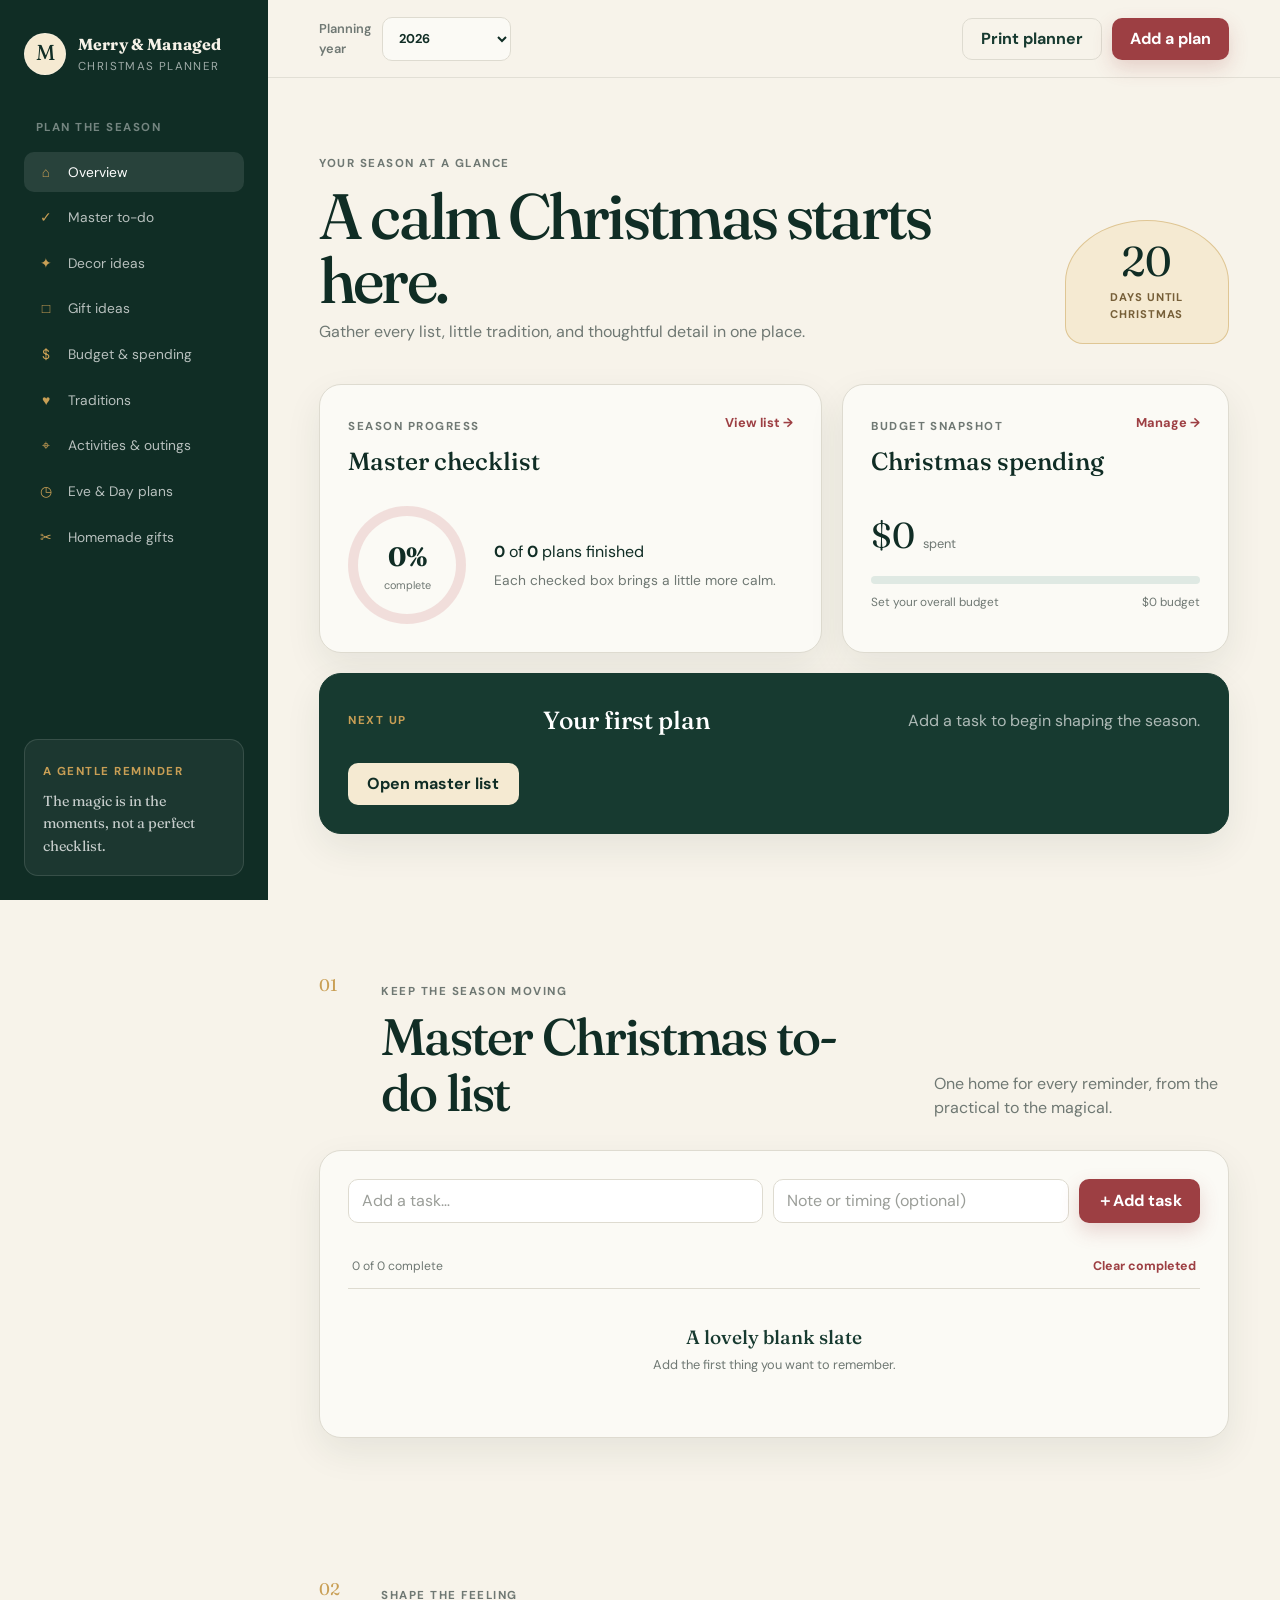
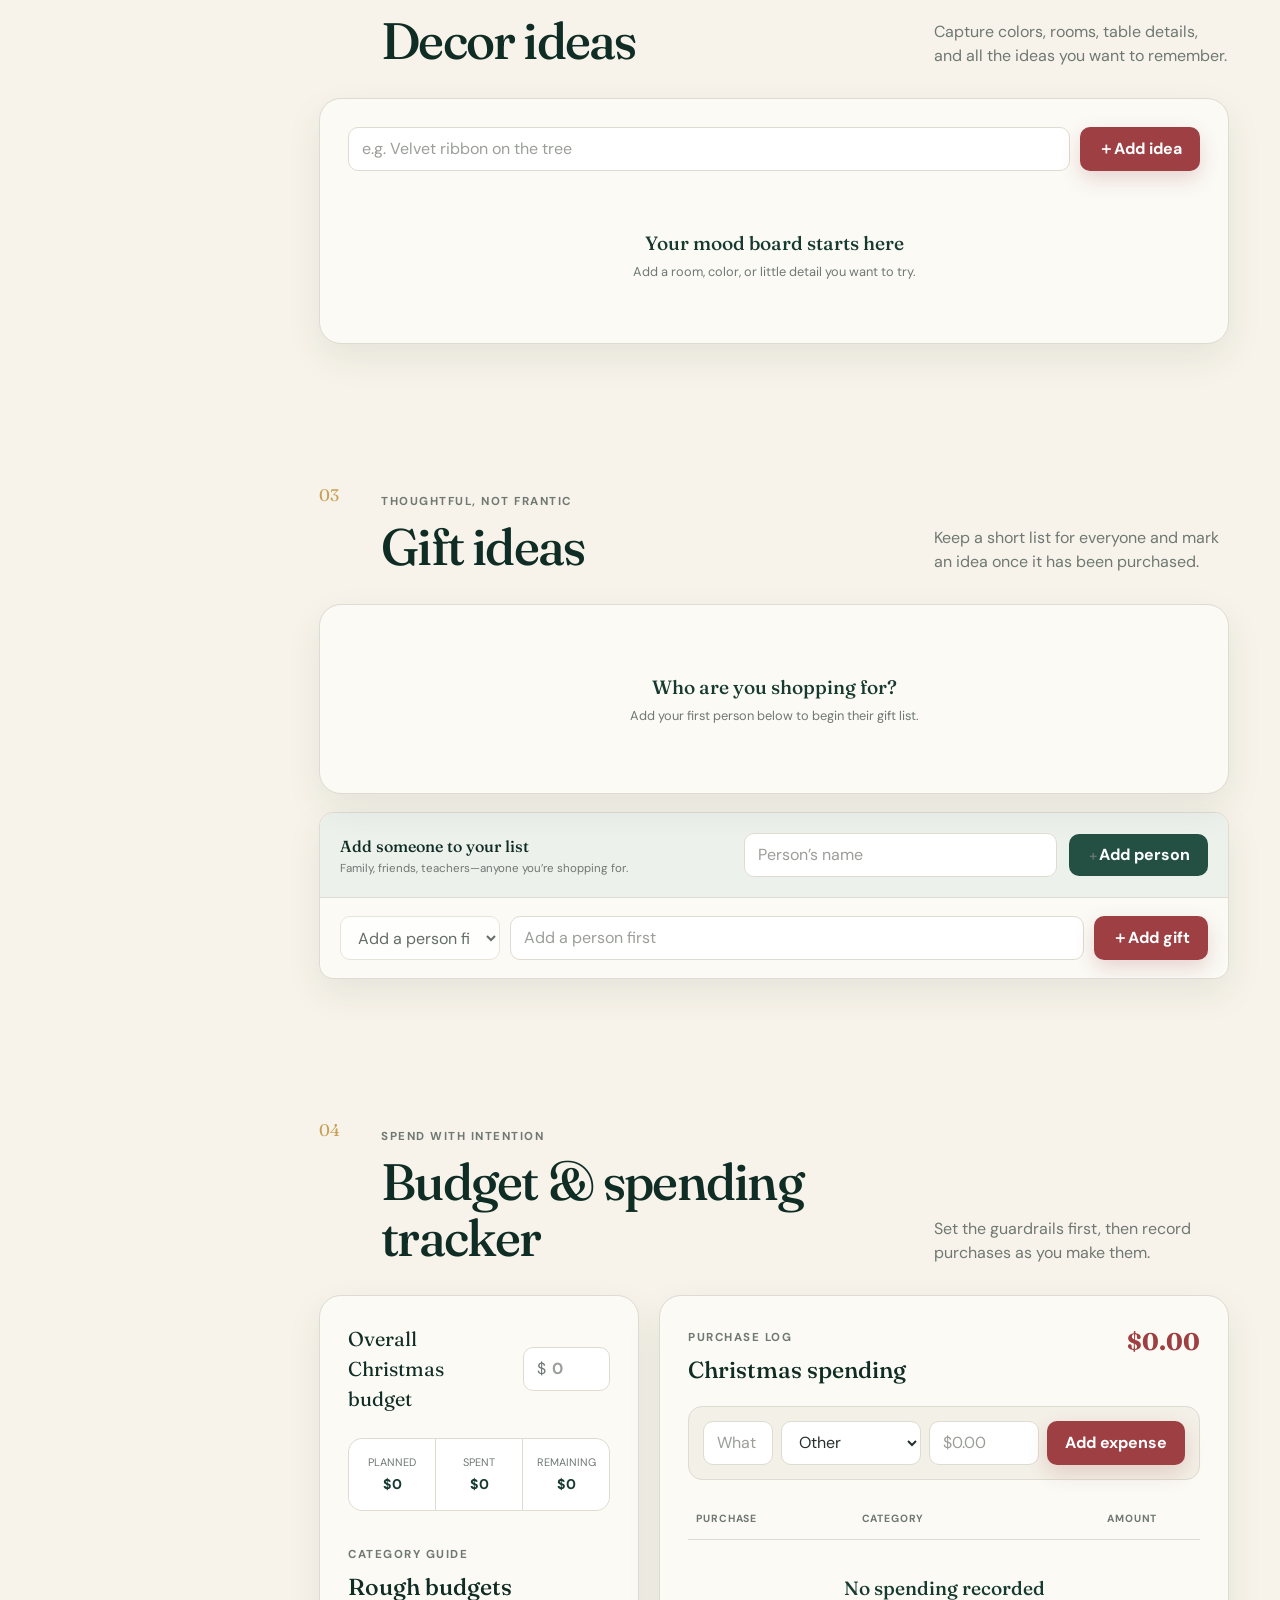
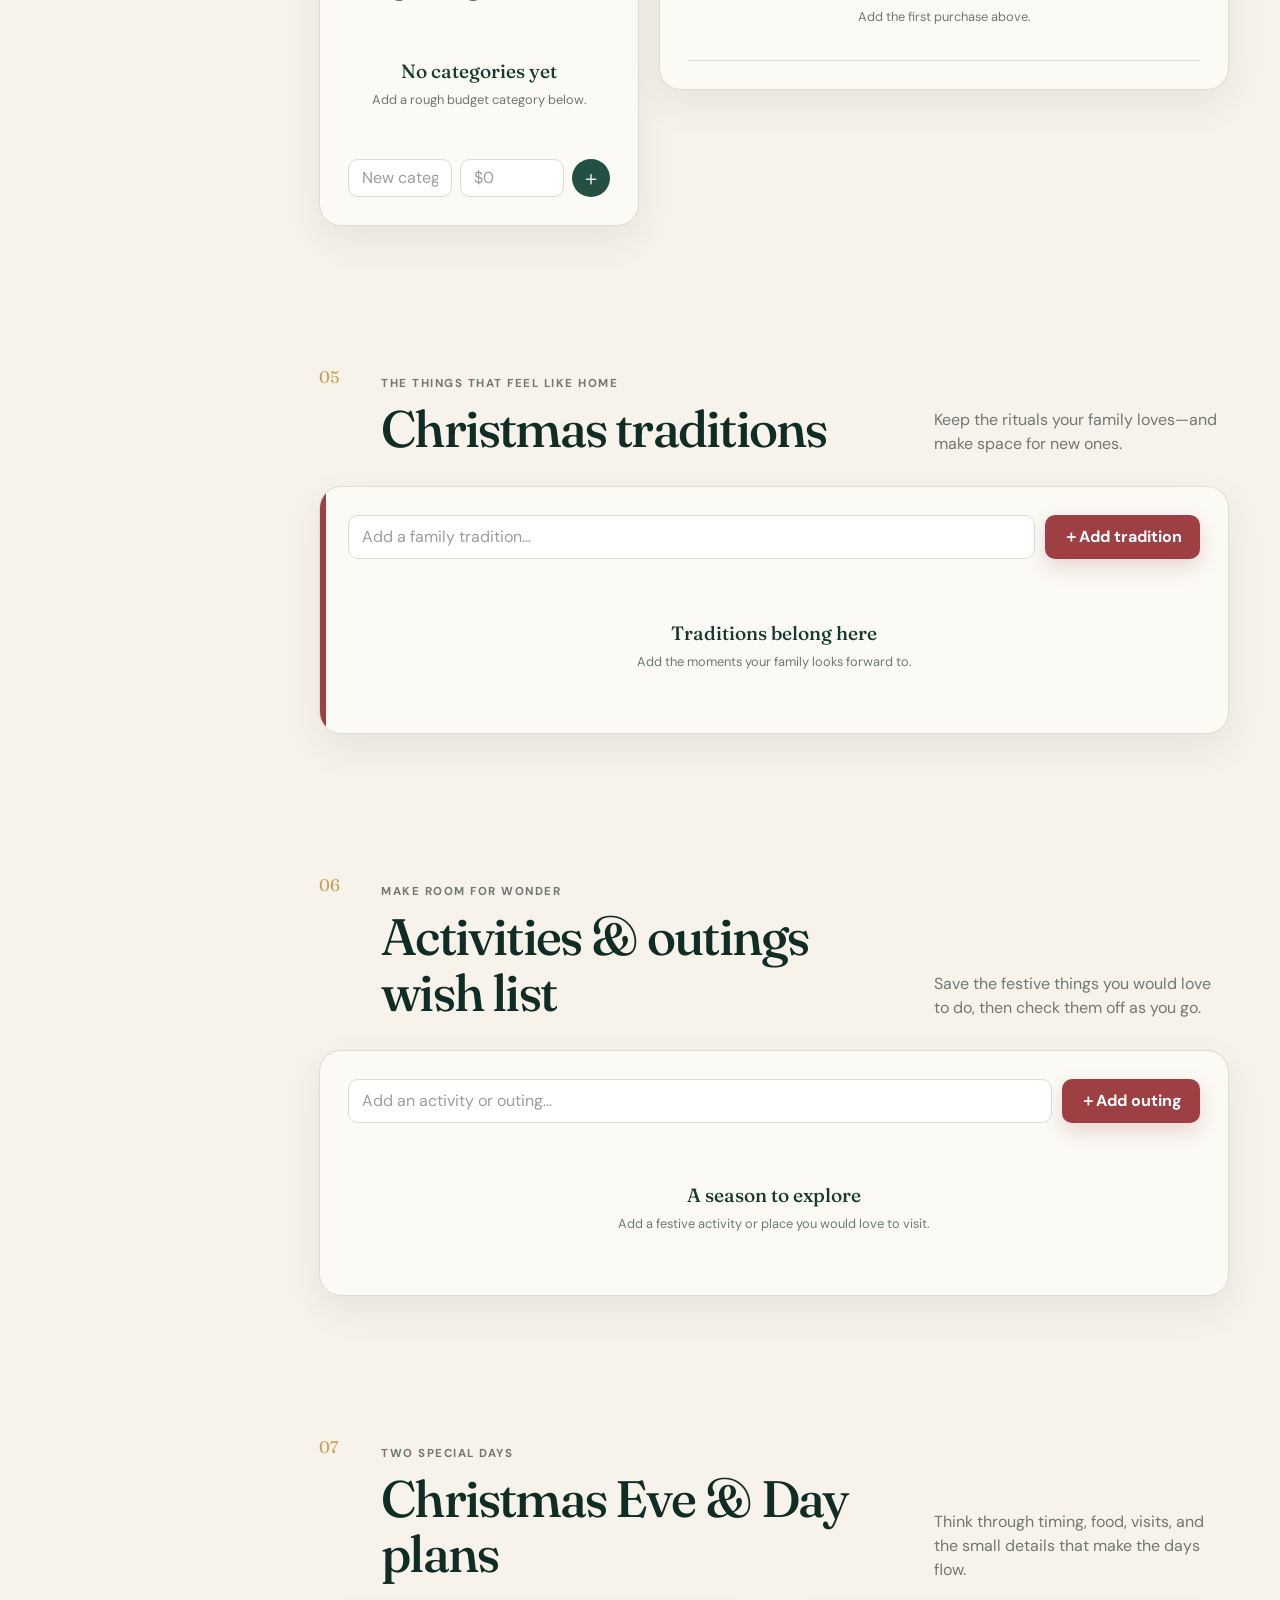
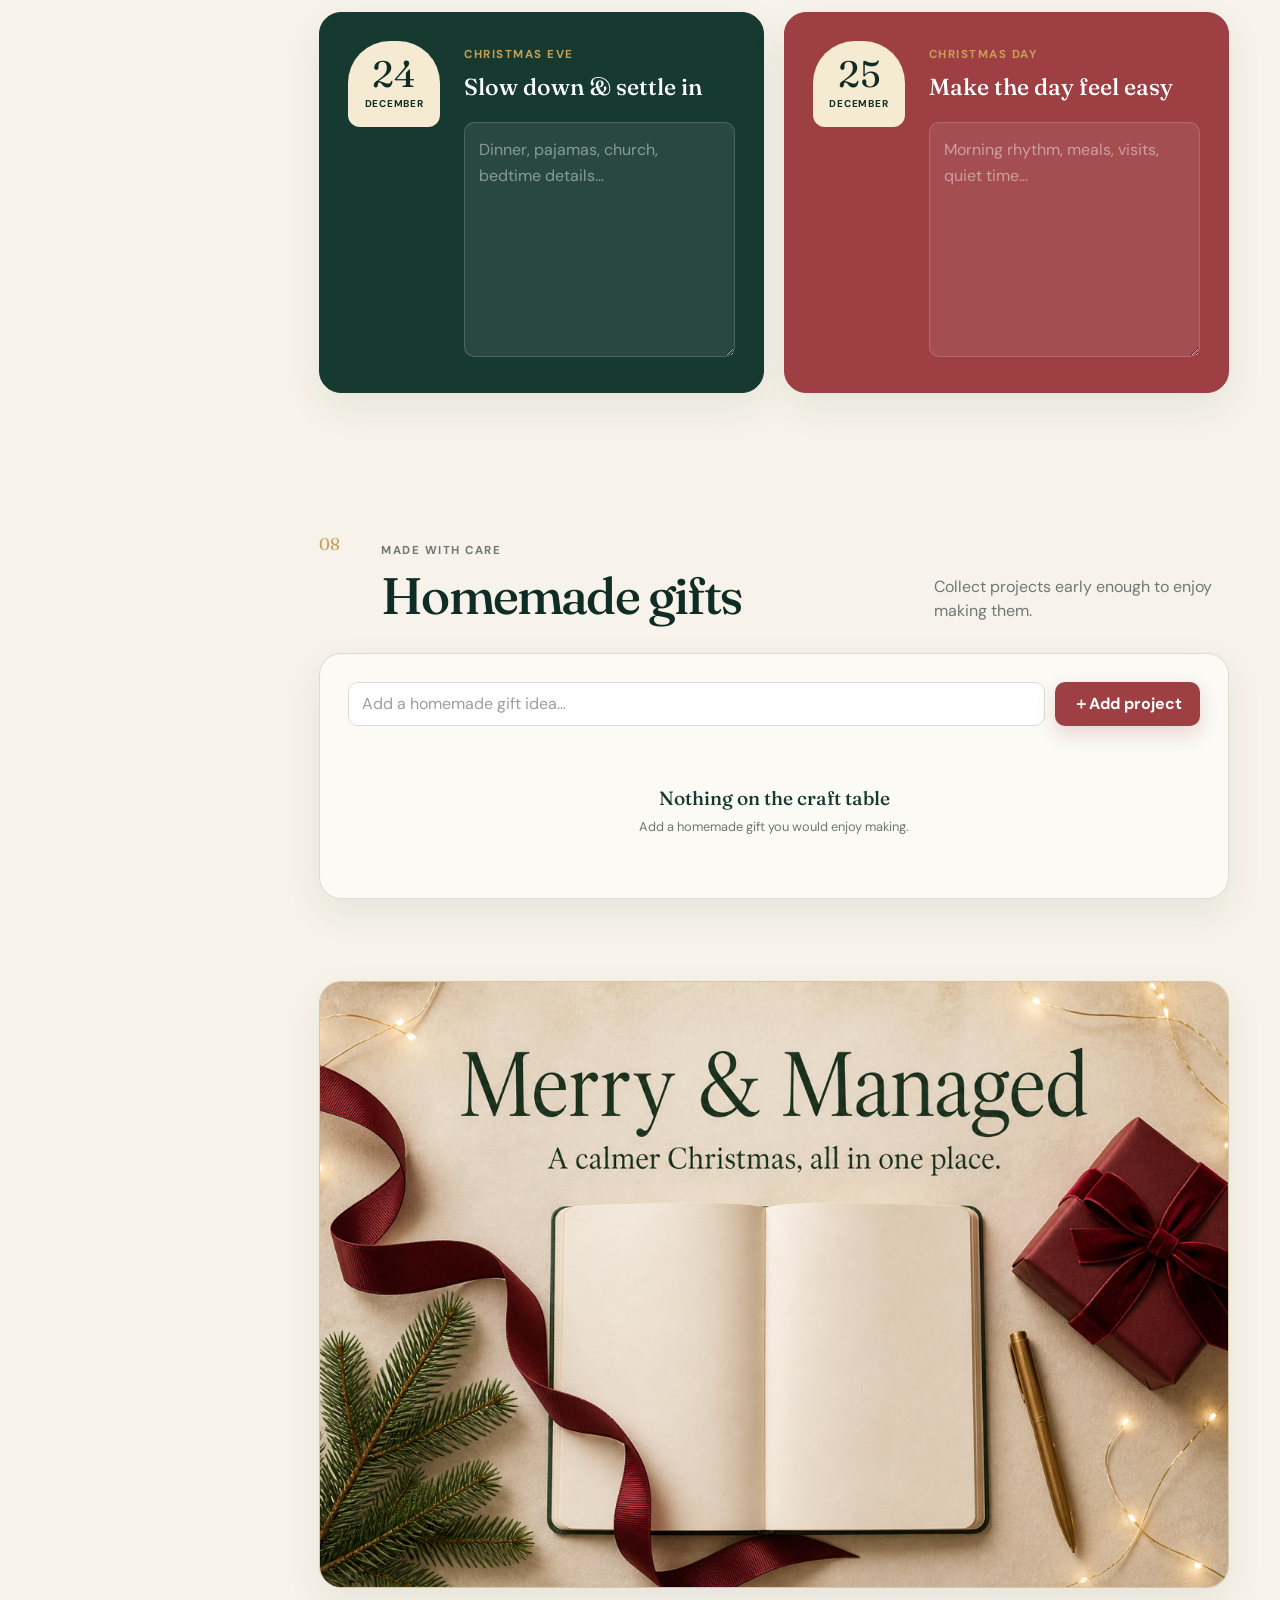
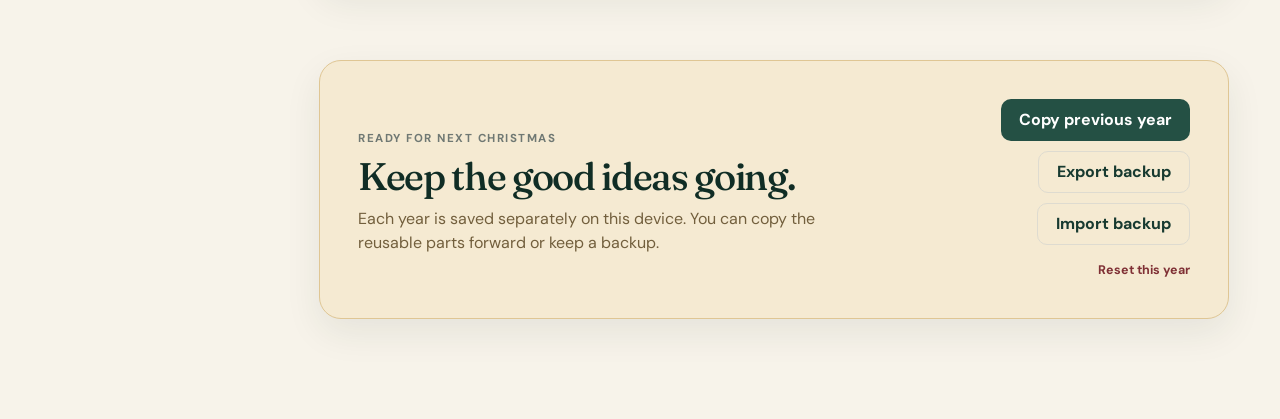
==== christmas-planner/index.html @ 879dfd1c "created christmas site" ====
<!doctype html>
<html lang="en">
  <head>
    <meta charset="UTF-8" />
    <meta name="viewport" content="width=device-width, initial-scale=1.0" />
    <meta
      name="description"
      content="A calm, reusable Christmas planner for gifts, budgets, traditions, outings, and holiday plans."
    />
    <meta property="og:title" content="Merry &amp; Managed — Christmas Planner" />
    <meta property="og:description" content="A calmer Christmas, all in one place." />
    <meta property="og:type" content="website" />
    <meta property="og:url" content="https://bella-02.github.io/parties/christmas-planner/" />
    <meta property="og:image" content="https://bella-02.github.io/parties/christmas-planner/assets/merry-managed-social-share.png" />
    <meta property="og:image:width" content="1200" />
    <meta property="og:image:height" content="800" />
    <meta name="twitter:card" content="summary_large_image" />
    <meta name="twitter:title" content="Merry &amp; Managed — Christmas Planner" />
    <meta name="twitter:description" content="A calmer Christmas, all in one place." />
    <meta name="twitter:image" content="https://bella-02.github.io/parties/christmas-planner/assets/merry-managed-social-share.png" />
    <link rel="canonical" href="https://bella-02.github.io/parties/christmas-planner/" />
    <title>Merry &amp; Managed — Christmas Planner</title>
    <link rel="stylesheet" href="styles.css" />
    <script src="script.js" defer></script>
  </head>
  <body>
    <a class="skip-link" href="#main-content">Skip to planner</a>

    <div class="app-shell">
      <aside class="sidebar" aria-label="Planner navigation">
        <a class="brand" href="#overview" aria-label="Merry and Managed home">
          <span class="brand-mark" aria-hidden="true">M</span>
          <span>
            <strong>Merry &amp; Managed</strong>
            <small>Christmas planner</small>
          </span>
        </a>

        <nav class="sidebar-nav">
          <p class="nav-label">Plan the season</p>
          <a class="nav-link active" href="#overview"><span aria-hidden="true">⌂</span> Overview</a>
          <a class="nav-link" href="#todo"><span aria-hidden="true">✓</span> Master to-do</a>
          <a class="nav-link" href="#decor"><span aria-hidden="true">✦</span> Decor ideas</a>
          <a class="nav-link" href="#gifts"><span aria-hidden="true">□</span> Gift ideas</a>
          <a class="nav-link" href="#budget"><span aria-hidden="true">$</span> Budget &amp; spending</a>
          <a class="nav-link" href="#traditions"><span aria-hidden="true">♥</span> Traditions</a>
          <a class="nav-link" href="#outings"><span aria-hidden="true">⌖</span> Activities &amp; outings</a>
          <a class="nav-link" href="#holiday-plans"><span aria-hidden="true">◷</span> Eve &amp; Day plans</a>
          <a class="nav-link" href="#homemade"><span aria-hidden="true">✂</span> Homemade gifts</a>
        </nav>

        <div class="sidebar-note">
          <span class="eyebrow">A gentle reminder</span>
          <p>The magic is in the moments, not a perfect checklist.</p>
        </div>
      </aside>

      <div class="workspace">
        <header class="topbar">
          <button class="menu-button icon-button" type="button" aria-label="Open navigation" aria-expanded="false">
            <span aria-hidden="true">☰</span>
          </button>
          <label class="year-control" for="planner-year">
            <span>Planning year</span>
            <select id="planner-year" aria-label="Select planning year"></select>
          </label>
          <div class="topbar-actions">
            <button class="button button-ghost" id="print-planner" type="button">Print planner</button>
            <button class="button button-primary" data-jump="#todo" type="button">Add a plan</button>
          </div>
        </header>

        <main id="main-content">
          <section class="dashboard-section overview-section" id="overview" aria-labelledby="overview-heading">
            <div class="season-heading">
              <div>
                <span class="eyebrow">Your season at a glance</span>
                <h1 id="overview-heading">A calm Christmas starts here.</h1>
                <p>Gather every list, little tradition, and thoughtful detail in one place.</p>
              </div>
              <div class="countdown-card" aria-live="polite">
                <span id="countdown-number">—</span>
                <small id="countdown-label">days until Christmas</small>
              </div>
            </div>

            <div class="overview-grid">
              <article class="card progress-card">
                <div class="card-heading">
                  <div>
                    <span class="eyebrow">Season progress</span>
                    <h2>Master checklist</h2>
                  </div>
                  <a class="text-link" href="#todo">View list →</a>
                </div>
                <div class="progress-layout">
                  <div class="progress-ring" id="progress-ring" style="--progress: 0" role="img" aria-label="0 percent complete">
                    <strong id="progress-percent">0%</strong>
                    <span>complete</span>
                  </div>
                  <div>
                    <p class="metric"><strong id="tasks-complete">0</strong> of <strong id="tasks-total">0</strong> plans finished</p>
                    <p class="muted">Each checked box brings a little more calm.</p>
                  </div>
                </div>
              </article>

              <article class="card budget-card">
                <div class="card-heading">
                  <div>
                    <span class="eyebrow">Budget snapshot</span>
                    <h2>Christmas spending</h2>
                  </div>
                  <a class="text-link" href="#budget">Manage →</a>
                </div>
                <p class="budget-amount"><span id="spent-amount">$0</span> <small>spent</small></p>
                <div class="budget-track" aria-hidden="true"><span id="budget-bar"></span></div>
                <div class="budget-meta">
                  <span id="remaining-amount">Set your overall budget</span>
                  <span id="budget-total">$0 budget</span>
                </div>
              </article>

              <article class="card next-up-card">
                <span class="eyebrow">Next up</span>
                <h2 id="next-task-title">Your first plan</h2>
                <p id="next-task-note">Add a task to begin shaping the season.</p>
                <button class="button button-secondary" data-jump="#todo" type="button">Open master list</button>
              </article>
            </div>
          </section>

          <section class="dashboard-section" id="todo" aria-labelledby="todo-heading">
            <div class="section-heading">
              <div>
                <span class="section-number">01</span>
                <span class="eyebrow">Keep the season moving</span>
                <h2 id="todo-heading">Master Christmas to-do list</h2>
              </div>
              <p>One home for every reminder, from the practical to the magical.</p>
            </div>

            <div class="card planner-card">
              <form class="add-form" id="todo-form">
                <label class="sr-only" for="todo-title">New Christmas task</label>
                <input id="todo-title" name="title" type="text" placeholder="Add a task…" maxlength="120" required />
                <label class="sr-only" for="todo-note">Task note or timing</label>
                <input id="todo-note" name="note" type="text" placeholder="Note or timing (optional)" maxlength="100" />
                <button class="button button-primary" type="submit"><span aria-hidden="true">＋</span> Add task</button>
              </form>
              <div class="list-toolbar">
                <span id="todo-summary">0 of 0 complete</span>
                <button class="text-button" id="clear-completed" type="button">Clear completed</button>
              </div>
              <ul class="check-list" id="todo-list" aria-live="polite"></ul>
            </div>
          </section>

          <section class="dashboard-section" id="decor" aria-labelledby="decor-heading">
            <div class="section-heading">
              <div>
                <span class="section-number">02</span>
                <span class="eyebrow">Shape the feeling</span>
                <h2 id="decor-heading">Decor ideas</h2>
              </div>
              <p>Capture colors, rooms, table details, and all the ideas you want to remember.</p>
            </div>

            <div class="card planner-card">
              <form class="add-form simple-add-form" data-list-form="decorIdeas">
                <label class="sr-only" for="decor-idea">New decor idea</label>
                <input id="decor-idea" name="item" type="text" placeholder="e.g. Velvet ribbon on the tree" maxlength="120" required />
                <button class="button button-primary" type="submit"><span aria-hidden="true">＋</span> Add idea</button>
              </form>
              <div class="idea-grid" id="decor-list" aria-live="polite"></div>
            </div>
          </section>

          <section class="dashboard-section" id="gifts" aria-labelledby="gifts-heading">
            <div class="section-heading">
              <div>
                <span class="section-number">03</span>
                <span class="eyebrow">Thoughtful, not frantic</span>
                <h2 id="gifts-heading">Gift ideas</h2>
              </div>
              <p>Keep a short list for everyone and mark an idea once it has been purchased.</p>
            </div>

            <div class="gift-board" id="gift-board" aria-live="polite"></div>
            <div class="card gift-controls">
              <form class="recipient-form" id="recipient-form">
                <div>
                  <label for="recipient-name">Add someone to your list</label>
                  <span>Family, friends, teachers—anyone you’re shopping for.</span>
                </div>
                <input id="recipient-name" name="name" type="text" placeholder="Person’s name" maxlength="60" required />
                <button class="button button-secondary" type="submit"><span aria-hidden="true">＋</span> Add person</button>
              </form>
              <form class="add-form gift-add-form" id="gift-form">
                <label class="sr-only" for="gift-person">Recipient</label>
                <select id="gift-person" name="person" aria-label="Gift recipient"></select>
                <label class="sr-only" for="gift-idea">New gift idea</label>
                <input id="gift-idea" name="idea" type="text" placeholder="Add a gift idea…" maxlength="120" required />
                <button class="button button-primary" type="submit"><span aria-hidden="true">＋</span> Add gift</button>
              </form>
            </div>
          </section>

          <section class="dashboard-section" id="budget" aria-labelledby="budget-heading">
            <div class="section-heading">
              <div>
                <span class="section-number">04</span>
                <span class="eyebrow">Spend with intention</span>
                <h2 id="budget-heading">Budget &amp; spending tracker</h2>
              </div>
              <p>Set the guardrails first, then record purchases as you make them.</p>
            </div>

            <div class="budget-layout">
              <div class="card budget-planner-card">
                <div class="budget-total-field">
                  <label for="overall-budget">Overall Christmas budget</label>
                  <div class="money-input"><span>$</span><input id="overall-budget" type="number" inputmode="decimal" min="0" step="1" placeholder="0" /></div>
                </div>
                <div class="budget-totals" aria-live="polite">
                  <div><span>Planned</span><strong id="planned-total">$0</strong></div>
                  <div><span>Spent</span><strong id="spent-total">$0</strong></div>
                  <div><span>Remaining</span><strong id="remaining-total">$0</strong></div>
                </div>
                <div class="subsection-heading">
                  <div>
                    <span class="eyebrow">Category guide</span>
                    <h3>Rough budgets</h3>
                  </div>
                </div>
                <div class="category-list" id="budget-categories"></div>
                <form class="mini-form" id="category-form">
                  <label class="sr-only" for="category-name">Category name</label>
                  <input id="category-name" name="name" type="text" placeholder="New category" maxlength="60" required />
                  <label class="sr-only" for="category-amount">Budget amount</label>
                  <input id="category-amount" name="amount" type="number" inputmode="decimal" min="0" step="1" placeholder="$0" required />
                  <button class="icon-button add-icon" type="submit" aria-label="Add budget category">＋</button>
                </form>
              </div>

              <div class="card spending-card">
                <div class="subsection-heading">
                  <div>
                    <span class="eyebrow">Purchase log</span>
                    <h3>Christmas spending</h3>
                  </div>
                  <strong class="running-total" id="spending-running-total">$0</strong>
                </div>
                <form class="expense-form" id="expense-form">
                  <label class="sr-only" for="expense-description">Purchase</label>
                  <input id="expense-description" name="description" type="text" placeholder="What did you buy?" maxlength="100" required />
                  <label class="sr-only" for="expense-category">Category</label>
                  <select id="expense-category" name="category" aria-label="Purchase category"></select>
                  <label class="sr-only" for="expense-amount">Amount</label>
                  <input id="expense-amount" name="amount" type="number" inputmode="decimal" min="0.01" step="0.01" placeholder="$0.00" required />
                  <button class="button button-primary" type="submit">Add expense</button>
                </form>
                <div class="table-wrap">
                  <table>
                    <thead><tr><th>Purchase</th><th>Category</th><th class="number-cell">Amount</th><th><span class="sr-only">Remove</span></th></tr></thead>
                    <tbody id="expense-list"></tbody>
                  </table>
                </div>
              </div>
            </div>
          </section>

          <section class="dashboard-section" id="traditions" aria-labelledby="traditions-heading">
            <div class="section-heading">
              <div>
                <span class="section-number">05</span>
                <span class="eyebrow">The things that feel like home</span>
                <h2 id="traditions-heading">Christmas traditions</h2>
              </div>
              <p>Keep the rituals your family loves—and make space for new ones.</p>
            </div>

            <div class="card keepsake-card">
              <form class="add-form simple-add-form" data-list-form="traditions">
                <label class="sr-only" for="tradition-item">New tradition</label>
                <input id="tradition-item" name="item" type="text" placeholder="Add a family tradition…" maxlength="120" required />
                <button class="button button-primary" type="submit"><span aria-hidden="true">＋</span> Add tradition</button>
              </form>
              <ol class="keepsake-list" id="traditions-list" aria-live="polite"></ol>
            </div>
          </section>

          <section class="dashboard-section" id="outings" aria-labelledby="outings-heading">
            <div class="section-heading">
              <div>
                <span class="section-number">06</span>
                <span class="eyebrow">Make room for wonder</span>
                <h2 id="outings-heading">Activities &amp; outings wish list</h2>
              </div>
              <p>Save the festive things you would love to do, then check them off as you go.</p>
            </div>

            <div class="card planner-card">
              <form class="add-form simple-add-form" data-list-form="outings">
                <label class="sr-only" for="outing-item">New activity or outing</label>
                <input id="outing-item" name="item" type="text" placeholder="Add an activity or outing…" maxlength="120" required />
                <button class="button button-primary" type="submit"><span aria-hidden="true">＋</span> Add outing</button>
              </form>
              <ul class="check-list outing-list" id="outings-list" aria-live="polite"></ul>
            </div>
          </section>

          <section class="dashboard-section" id="holiday-plans" aria-labelledby="holiday-plans-heading">
            <div class="section-heading">
              <div>
                <span class="section-number">07</span>
                <span class="eyebrow">Two special days</span>
                <h2 id="holiday-plans-heading">Christmas Eve &amp; Day plans</h2>
              </div>
              <p>Think through timing, food, visits, and the small details that make the days flow.</p>
            </div>

            <div class="day-plan-grid">
              <article class="card day-plan-card">
                <div class="day-label"><span>24</span><small>December</small></div>
                <div class="day-plan-copy">
                  <span class="eyebrow">Christmas Eve</span>
                  <h3>Slow down &amp; settle in</h3>
                  <label class="sr-only" for="christmas-eve-plan">Christmas Eve plans</label>
                  <textarea id="christmas-eve-plan" data-plan="eve" rows="8" placeholder="Dinner, pajamas, church, bedtime details…"></textarea>
                </div>
              </article>
              <article class="card day-plan-card day-plan-card-red">
                <div class="day-label"><span>25</span><small>December</small></div>
                <div class="day-plan-copy">
                  <span class="eyebrow">Christmas Day</span>
                  <h3>Make the day feel easy</h3>
                  <label class="sr-only" for="christmas-day-plan">Christmas Day plans</label>
                  <textarea id="christmas-day-plan" data-plan="day" rows="8" placeholder="Morning rhythm, meals, visits, quiet time…"></textarea>
                </div>
              </article>
            </div>
          </section>

          <section class="dashboard-section" id="homemade" aria-labelledby="homemade-heading">
            <div class="section-heading">
              <div>
                <span class="section-number">08</span>
                <span class="eyebrow">Made with care</span>
                <h2 id="homemade-heading">Homemade gifts</h2>
              </div>
              <p>Collect projects early enough to enjoy making them.</p>
            </div>

            <div class="card planner-card">
              <form class="add-form simple-add-form" data-list-form="homemadeGifts">
                <label class="sr-only" for="homemade-item">New homemade gift</label>
                <input id="homemade-item" name="item" type="text" placeholder="Add a homemade gift idea…" maxlength="120" required />
                <button class="button button-primary" type="submit"><span aria-hidden="true">＋</span> Add project</button>
              </form>
              <div class="project-list" id="homemade-list" aria-live="polite"></div>
            </div>
          </section>

          <figure class="season-visual">
            <img
              src="assets/merry-managed-social-share.png"
              alt="Merry and Managed: A calmer Christmas, all in one place, arranged above an open planner with ribbon, greenery, a gift, and a brass pen."
              loading="lazy"
              width="1200"
              height="800"
            />
          </figure>

          <section class="dashboard-section year-tools" aria-labelledby="year-tools-heading">
            <div class="card year-tools-card">
              <div>
                <span class="eyebrow">Ready for next Christmas</span>
                <h2 id="year-tools-heading">Keep the good ideas going.</h2>
                <p>Each year is saved separately on this device. You can copy the reusable parts forward or keep a backup.</p>
              </div>
              <div class="year-tool-actions">
                <button class="button button-secondary" id="copy-previous-year" type="button">Copy previous year</button>
                <button class="button button-ghost" id="export-planner" type="button">Export backup</button>
                <label class="button button-ghost file-button" for="import-planner">Import backup</label>
                <input class="sr-only" id="import-planner" type="file" accept="application/json,.json" />
                <button class="text-button danger-text" id="reset-planner" type="button">Reset this year</button>
              </div>
            </div>
          </section>
        </main>
      </div>
    </div>

    <div class="toast" id="toast" role="status" aria-live="polite"></div>
  </body>
</html>
---- christmas-planner/styles.css ----
@import url("https://fonts.googleapis.com/css2?family=DM+Sans:wght@400;500;600;700&family=Fraunces:opsz,wght@9..144,500;9..144,600&display=swap");

:root {
  --forest-950: #102d25;
  --forest-900: #173a30;
  --forest-800: #245044;
  --forest-100: #dfe9e3;
  --cranberry: #9d3f43;
  --cranberry-dark: #7f3035;
  --cranberry-soft: #f1dedb;
  --gold: #c99f55;
  --gold-soft: #f5ead2;
  --paper: #f7f3ea;
  --cream: #fbfaf5;
  --white: #ffffff;
  --ink: #24312d;
  --muted: #6f7873;
  --line: #dedbd0;
  --shadow: 0 14px 36px rgba(26, 52, 43, 0.08);
  --radius-lg: 22px;
  --radius-md: 14px;
  --serif: "Fraunces", Georgia, serif;
  --sans: "DM Sans", Arial, sans-serif;
}

* {
  box-sizing: border-box;
}

html {
  scroll-behavior: smooth;
}

body {
  margin: 0;
  color: var(--ink);
  background: var(--paper);
  font-family: var(--sans);
  line-height: 1.5;
}

button,
select,
input,
textarea {
  font: inherit;
}

button,
a {
  -webkit-tap-highlight-color: transparent;
}

a {
  color: inherit;
}

.skip-link {
  position: fixed;
  left: 1rem;
  top: -4rem;
  z-index: 100;
  padding: 0.75rem 1rem;
  border-radius: 8px;
  color: var(--white);
  background: var(--forest-950);
}

.skip-link:focus {
  top: 1rem;
}

.app-shell {
  display: grid;
  min-height: 100vh;
  grid-template-columns: 268px minmax(0, 1fr);
}

.sidebar {
  position: sticky;
  top: 0;
  display: flex;
  height: 100vh;
  flex-direction: column;
  padding: 32px 24px 24px;
  color: #f7f2e8;
  background: var(--forest-950);
}

.brand {
  display: flex;
  align-items: center;
  gap: 12px;
  color: inherit;
  text-decoration: none;
}

.brand-mark {
  display: grid;
  width: 42px;
  height: 42px;
  place-items: center;
  border: 1px solid rgba(255, 255, 255, 0.25);
  border-radius: 50%;
  color: var(--forest-950);
  background: var(--gold-soft);
  font-family: var(--serif);
  font-size: 1.35rem;
}

.brand strong,
.brand small {
  display: block;
}

.brand strong {
  font-family: var(--serif);
  font-size: 1rem;
  letter-spacing: 0.01em;
}

.brand small {
  margin-top: 2px;
  color: rgba(255, 255, 255, 0.6);
  font-size: 0.72rem;
  letter-spacing: 0.12em;
  text-transform: uppercase;
}

.sidebar-nav {
  display: flex;
  flex: 1;
  flex-direction: column;
  gap: 5px;
  margin-top: 44px;
}

.nav-label,
.eyebrow {
  margin: 0;
  color: var(--muted);
  font-size: 0.72rem;
  font-weight: 700;
  letter-spacing: 0.13em;
  text-transform: uppercase;
}

.nav-label {
  margin: 0 12px 10px;
  color: rgba(255, 255, 255, 0.42);
}

.nav-link {
  display: flex;
  align-items: center;
  gap: 12px;
  padding: 10px 12px;
  border-radius: 10px;
  color: rgba(255, 255, 255, 0.7);
  font-size: 0.86rem;
  text-decoration: none;
  transition: background 160ms ease, color 160ms ease, transform 160ms ease;
}

.nav-link span {
  display: grid;
  width: 20px;
  place-items: center;
  color: var(--gold);
}

.nav-link:hover,
.nav-link:focus-visible,
.nav-link.active {
  color: var(--white);
  background: rgba(255, 255, 255, 0.1);
}

.nav-link:hover {
  transform: translateX(2px);
}

.sidebar-note {
  padding: 18px;
  border: 1px solid rgba(255, 255, 255, 0.12);
  border-radius: var(--radius-md);
  background: rgba(255, 255, 255, 0.05);
}

.sidebar-note .eyebrow {
  color: var(--gold);
}

.sidebar-note p {
  margin: 8px 0 0;
  color: rgba(255, 255, 255, 0.75);
  font-family: var(--serif);
  font-size: 0.9rem;
  line-height: 1.55;
}

.workspace {
  min-width: 0;
}

.topbar {
  position: sticky;
  top: 0;
  z-index: 20;
  display: flex;
  min-height: 78px;
  align-items: center;
  justify-content: space-between;
  padding: 14px clamp(24px, 4vw, 64px);
  border-bottom: 1px solid rgba(222, 219, 208, 0.8);
  background: rgba(247, 243, 234, 0.94);
  backdrop-filter: blur(12px);
}

.year-control {
  display: flex;
  align-items: center;
  gap: 10px;
  color: var(--muted);
  font-size: 0.8rem;
  font-weight: 600;
}

.year-control select {
  min-width: 96px;
  padding: 8px 32px 8px 12px;
  border: 1px solid var(--line);
  border-radius: 10px;
  color: var(--forest-950);
  background: var(--cream);
  font-weight: 700;
}

.topbar-actions {
  display: flex;
  gap: 10px;
}

.button,
.icon-button {
  display: inline-flex;
  align-items: center;
  justify-content: center;
  border: 0;
  cursor: pointer;
  transition: transform 160ms ease, background 160ms ease, box-shadow 160ms ease;
}

.button {
  min-height: 42px;
  padding: 0 18px;
  border-radius: 10px;
  font-weight: 700;
}

.button:hover {
  transform: translateY(-1px);
}

.button-primary {
  color: var(--white);
  background: var(--cranberry);
  box-shadow: 0 8px 20px rgba(157, 63, 67, 0.2);
}

.button-primary:hover {
  background: var(--cranberry-dark);
}

.button-secondary {
  color: var(--white);
  background: var(--forest-800);
}

.button-ghost {
  border: 1px solid var(--line);
  color: var(--forest-900);
  background: transparent;
}

.menu-button {
  display: none;
  width: 42px;
  height: 42px;
  border-radius: 10px;
  color: var(--forest-900);
  background: var(--white);
}

main {
  padding: 0 clamp(24px, 4vw, 64px) 80px;
}

.dashboard-section {
  max-width: 1240px;
  margin: 0 auto;
  padding: 72px 0;
  scroll-margin-top: 78px;
}

.season-heading {
  display: flex;
  align-items: flex-end;
  justify-content: space-between;
  gap: 30px;
  margin-bottom: 40px;
}

.season-heading h1 {
  max-width: 700px;
  margin: 10px 0 8px;
  color: var(--forest-950);
  font-family: var(--serif);
  font-size: clamp(2.5rem, 5vw, 4.6rem);
  font-weight: 500;
  letter-spacing: -0.045em;
  line-height: 1;
}

.season-heading p {
  max-width: 600px;
  margin: 0;
  color: var(--muted);
}

.countdown-card {
  flex: 0 0 164px;
  padding: 20px;
  border: 1px solid #dfc694;
  border-radius: 50% 50% 18px 18px;
  color: var(--forest-950);
  background: var(--gold-soft);
  text-align: center;
}

.countdown-card span,
.countdown-card small {
  display: block;
}

.countdown-card span {
  font-family: var(--serif);
  font-size: 2.6rem;
  line-height: 1;
}

.countdown-card small {
  margin-top: 7px;
  color: #765f38;
  font-size: 0.7rem;
  font-weight: 700;
  letter-spacing: 0.08em;
  text-transform: uppercase;
}

.overview-grid {
  display: grid;
  grid-template-columns: minmax(0, 1.3fr) minmax(0, 1fr);
  gap: 20px;
}

.card {
  padding: 28px;
  border: 1px solid var(--line);
  border-radius: var(--radius-lg);
  background: var(--cream);
  box-shadow: var(--shadow);
}

.card-heading {
  display: flex;
  align-items: flex-start;
  justify-content: space-between;
  gap: 18px;
}

.card h2 {
  margin: 6px 0 0;
  color: var(--forest-950);
  font-family: var(--serif);
  font-size: 1.55rem;
  font-weight: 500;
}

.text-link {
  color: var(--cranberry);
  font-size: 0.8rem;
  font-weight: 700;
  text-decoration: none;
}

.progress-layout {
  display: flex;
  align-items: center;
  gap: 28px;
  margin-top: 26px;
}

.progress-ring {
  display: grid;
  width: 118px;
  height: 118px;
  flex: 0 0 118px;
  place-content: center;
  border-radius: 50%;
  background: conic-gradient(var(--cranberry) calc(var(--progress) * 1%), var(--cranberry-soft) 0);
  text-align: center;
  position: relative;
}

.progress-ring::after {
  position: absolute;
  inset: 10px;
  border-radius: 50%;
  background: var(--cream);
  content: "";
}

.progress-ring strong,
.progress-ring span {
  position: relative;
  z-index: 1;
  display: block;
}

.progress-ring strong {
  color: var(--forest-950);
  font-family: var(--serif);
  font-size: 1.65rem;
}

.progress-ring span {
  color: var(--muted);
  font-size: 0.68rem;
}

.metric,
.muted {
  margin: 0;
}

.metric {
  color: var(--forest-950);
}

.muted {
  margin-top: 6px;
  color: var(--muted);
  font-size: 0.86rem;
}

.budget-amount {
  margin: 28px 0 14px;
  color: var(--forest-950);
  font-family: var(--serif);
  font-size: 2.25rem;
}

.budget-amount small {
  color: var(--muted);
  font-family: var(--sans);
  font-size: 0.8rem;
}

.budget-track {
  height: 8px;
  overflow: hidden;
  border-radius: 999px;
  background: var(--forest-100);
}

.budget-track span {
  display: block;
  width: 0;
  height: 100%;
  border-radius: inherit;
  background: var(--gold);
  transition: width 300ms ease;
}

.budget-meta {
  display: flex;
  justify-content: space-between;
  gap: 12px;
  margin-top: 10px;
  color: var(--muted);
  font-size: 0.74rem;
}

.next-up-card {
  grid-column: 1 / -1;
  display: grid;
  grid-template-columns: minmax(0, 1fr) minmax(0, 2fr) auto;
  align-items: center;
  gap: 24px;
  color: var(--white);
  border-color: var(--forest-900);
  background: var(--forest-900);
}

.next-up-card .eyebrow {
  color: var(--gold);
}

.next-up-card h2,
.next-up-card p {
  margin: 0;
  color: var(--white);
}

.next-up-card p {
  color: rgba(255, 255, 255, 0.65);
}

.next-up-card .button {
  background: var(--gold-soft);
  color: var(--forest-950);
}

.sr-only {
  position: absolute;
  width: 1px;
  height: 1px;
  padding: 0;
  margin: -1px;
  overflow: hidden;
  clip: rect(0, 0, 0, 0);
  white-space: nowrap;
  border: 0;
}

.section-heading {
  display: grid;
  grid-template-columns: minmax(0, 1fr) minmax(260px, 0.52fr);
  align-items: end;
  gap: 48px;
  margin-bottom: 30px;
}

.section-heading > div {
  position: relative;
  padding-left: 62px;
}

.section-number {
  position: absolute;
  left: 0;
  top: -5px;
  color: var(--gold);
  font-family: var(--serif);
  font-size: 1.05rem;
}

.section-heading h2,
.year-tools-card h2 {
  margin: 7px 0 0;
  color: var(--forest-950);
  font-family: var(--serif);
  font-size: clamp(2rem, 4vw, 3.4rem);
  font-weight: 500;
  letter-spacing: -0.035em;
  line-height: 1.08;
}

.section-heading > p,
.year-tools-card p {
  margin: 0;
  color: var(--muted);
}

.planner-card {
  overflow: hidden;
}

.add-form {
  display: grid;
  grid-template-columns: minmax(0, 1.4fr) minmax(0, 1fr) auto;
  gap: 10px;
}

input,
select,
textarea {
  width: 100%;
  border: 1px solid var(--line);
  border-radius: 10px;
  color: var(--ink);
  background: var(--white);
  outline: none;
  transition: border-color 160ms ease, box-shadow 160ms ease;
}

input,
select {
  min-height: 44px;
  padding: 0 13px;
}

textarea {
  padding: 14px;
  line-height: 1.6;
  resize: vertical;
}

input::placeholder,
textarea::placeholder {
  color: #9b9e99;
}

input:focus,
select:focus,
textarea:focus {
  border-color: var(--gold);
  box-shadow: 0 0 0 3px rgba(201, 159, 85, 0.18);
}

.simple-add-form {
  grid-template-columns: minmax(0, 1fr) auto;
}

.list-toolbar {
  display: flex;
  align-items: center;
  justify-content: space-between;
  gap: 12px;
  margin-top: 22px;
  padding: 12px 4px;
  border-bottom: 1px solid var(--line);
  color: var(--muted);
  font-size: 0.76rem;
}

.text-button {
  padding: 0;
  border: 0;
  color: var(--cranberry);
  background: transparent;
  cursor: pointer;
  font-size: 0.78rem;
  font-weight: 700;
}

.text-button:hover {
  text-decoration: underline;
}

.check-list,
.keepsake-list {
  padding: 0;
  margin: 0;
  list-style: none;
}

.check-row {
  display: flex;
  align-items: center;
  gap: 13px;
  min-height: 62px;
  padding: 11px 4px;
  border-bottom: 1px solid rgba(222, 219, 208, 0.75);
}

.check-row:last-child {
  border-bottom: 0;
}

.check-row label {
  display: flex;
  min-width: 0;
  flex: 1;
  align-items: center;
  gap: 13px;
  cursor: pointer;
}

.check-row input[type="checkbox"],
.gift-item input[type="checkbox"] {
  width: 20px;
  min-width: 20px;
  height: 20px;
  min-height: 20px;
  margin: 0;
  accent-color: var(--cranberry);
}

.check-copy {
  min-width: 0;
}

.check-copy strong,
.check-copy small {
  display: block;
}

.check-copy strong {
  color: var(--forest-950);
  font-size: 0.9rem;
  font-weight: 600;
}

.check-copy small {
  margin-top: 2px;
  color: var(--muted);
  font-size: 0.73rem;
}

.check-row.completed .check-copy strong,
.gift-item.purchased span,
.outing-list .completed .check-copy strong {
  color: #909692;
  text-decoration: line-through;
}

.delete-button {
  display: grid;
  width: 30px;
  height: 30px;
  flex: 0 0 30px;
  place-items: center;
  border: 0;
  border-radius: 50%;
  color: #9b8d85;
  background: transparent;
  cursor: pointer;
  font-size: 1.05rem;
}

.delete-button:hover,
.delete-button:focus-visible {
  color: var(--cranberry);
  background: var(--cranberry-soft);
}

.empty-state {
  grid-column: 1 / -1;
  padding: 34px 20px;
  color: var(--muted);
  text-align: center;
}

.empty-state strong,
.empty-state span {
  display: block;
}

.empty-state strong {
  color: var(--forest-900);
  font-family: var(--serif);
  font-size: 1.2rem;
  font-weight: 500;
}

.empty-state span {
  margin-top: 4px;
  font-size: 0.8rem;
}

.idea-grid {
  display: grid;
  grid-template-columns: repeat(3, minmax(0, 1fr));
  gap: 12px;
  margin-top: 24px;
}

.idea-card {
  position: relative;
  min-height: 116px;
  padding: 20px 42px 18px 20px;
  border: 1px solid #dfd3bd;
  border-radius: var(--radius-md);
  background: #f6ecdb;
}

.idea-card:nth-child(even) {
  background: #e8efea;
}

.idea-card p {
  margin: 0;
  color: var(--forest-900);
  font-family: var(--serif);
  font-size: 1.08rem;
  line-height: 1.4;
}

.idea-card .delete-button {
  position: absolute;
  right: 10px;
  top: 10px;
}

.gift-board {
  display: grid;
  grid-template-columns: repeat(3, minmax(0, 1fr));
  gap: 18px;
}

.gift-person-card {
  padding: 0;
  overflow: hidden;
}

.gift-person-header {
  display: flex;
  align-items: center;
  justify-content: space-between;
  padding: 22px 24px;
  color: var(--white);
  background: var(--forest-900);
}

.gift-person-card:nth-child(3n + 2) .gift-person-header {
  background: var(--cranberry);
}

.gift-person-card:nth-child(3n) .gift-person-header {
  color: var(--forest-950);
  background: var(--gold-soft);
}

.gift-person-header > div {
  min-width: 0;
}

.gift-person-header h3 {
  margin: 0;
  font-family: var(--serif);
  font-size: 1.35rem;
  font-weight: 500;
}

.gift-person-header span {
  display: block;
  margin-top: 3px;
  font-size: 0.7rem;
  font-weight: 700;
  letter-spacing: 0.08em;
  opacity: 0.72;
  text-transform: uppercase;
}

.person-delete-button {
  display: grid;
  width: 32px;
  height: 32px;
  flex: 0 0 32px;
  place-items: center;
  border: 1px solid currentColor;
  border-radius: 50%;
  color: inherit;
  background: transparent;
  cursor: pointer;
  font-size: 1rem;
  opacity: 0.58;
}

.person-delete-button:hover,
.person-delete-button:focus-visible {
  background: rgba(255, 255, 255, 0.14);
  opacity: 1;
}

.gift-list {
  min-height: 172px;
  padding: 8px 22px 18px;
  margin: 0;
  list-style: none;
}

.gift-item {
  display: flex;
  align-items: center;
  gap: 10px;
  padding: 13px 0;
  border-bottom: 1px solid var(--line);
}

.gift-item:last-child {
  border: 0;
}

.gift-item label {
  display: flex;
  min-width: 0;
  flex: 1;
  align-items: center;
  gap: 10px;
  cursor: pointer;
  font-size: 0.86rem;
}

.gift-item span {
  overflow-wrap: anywhere;
}

.gift-controls {
  margin-top: 18px;
  padding: 0;
  overflow: hidden;
  border-radius: var(--radius-md);
}

.recipient-form {
  display: grid;
  grid-template-columns: minmax(230px, 1fr) minmax(180px, 0.8fr) auto;
  align-items: center;
  gap: 12px;
  padding: 20px;
  background: #edf1ec;
}

.recipient-form label,
.recipient-form span {
  display: block;
}

.recipient-form label {
  color: var(--forest-950);
  font-family: var(--serif);
  font-size: 1rem;
  font-weight: 500;
}

.recipient-form span {
  margin-top: 2px;
  color: var(--muted);
  font-size: 0.72rem;
}

.gift-add-form {
  grid-template-columns: 160px minmax(0, 1fr) auto;
  padding: 18px 20px;
  border-top: 1px solid var(--line);
}

.gift-board-empty {
  min-height: 190px;
  place-content: center;
}

.budget-layout {
  display: grid;
  grid-template-columns: minmax(320px, 0.72fr) minmax(0, 1.28fr);
  gap: 20px;
  align-items: start;
}

.budget-total-field {
  display: flex;
  align-items: center;
  justify-content: space-between;
  gap: 18px;
}

.budget-total-field label {
  color: var(--forest-950);
  font-family: var(--serif);
  font-size: 1.25rem;
}

.money-input {
  position: relative;
  width: 132px;
}

.money-input span {
  position: absolute;
  left: 14px;
  top: 50%;
  z-index: 1;
  color: var(--muted);
  transform: translateY(-50%);
}

.money-input input {
  padding-left: 28px;
  font-weight: 700;
}

.budget-totals {
  display: grid;
  grid-template-columns: repeat(3, 1fr);
  gap: 1px;
  margin: 24px 0 30px;
  overflow: hidden;
  border: 1px solid var(--line);
  border-radius: var(--radius-md);
  background: var(--line);
}

.budget-totals div {
  padding: 15px 10px;
  background: var(--white);
  text-align: center;
}

.budget-totals span,
.budget-totals strong {
  display: block;
}

.budget-totals span {
  color: var(--muted);
  font-size: 0.68rem;
  text-transform: uppercase;
}

.budget-totals strong {
  margin-top: 4px;
  color: var(--forest-900);
  font-size: 0.88rem;
}

.subsection-heading {
  display: flex;
  align-items: flex-start;
  justify-content: space-between;
  gap: 20px;
  margin-bottom: 18px;
}

.subsection-heading h3,
.day-plan-copy h3 {
  margin: 5px 0 0;
  color: var(--forest-950);
  font-family: var(--serif);
  font-size: 1.45rem;
  font-weight: 500;
}

.category-row {
  display: grid;
  grid-template-columns: minmax(0, 1fr) 104px 30px;
  align-items: center;
  gap: 8px;
  padding: 8px 0;
  border-bottom: 1px solid rgba(222, 219, 208, 0.7);
}

.category-row:last-child {
  border-bottom: 0;
}

.category-row label {
  color: var(--forest-900);
  font-size: 0.86rem;
  font-weight: 600;
}

.category-row input {
  min-height: 38px;
}

.mini-form {
  display: grid;
  grid-template-columns: minmax(0, 1fr) 104px 38px;
  gap: 8px;
  margin-top: 16px;
}

.mini-form input {
  min-height: 38px;
}

.add-icon {
  width: 38px;
  height: 38px;
  border-radius: 50%;
  color: var(--white);
  background: var(--forest-800);
  font-size: 1.25rem;
}

.running-total {
  color: var(--cranberry);
  font-family: var(--serif);
  font-size: 1.5rem;
}

.expense-form {
  display: grid;
  grid-template-columns: minmax(0, 1.2fr) 140px 110px auto;
  gap: 8px;
  padding: 14px;
  border: 1px solid var(--line);
  border-radius: var(--radius-md);
  background: #f3f0e7;
}

.table-wrap {
  margin-top: 18px;
  overflow-x: auto;
}

table {
  width: 100%;
  border-collapse: collapse;
  font-size: 0.82rem;
}

th,
td {
  padding: 13px 8px;
  border-bottom: 1px solid var(--line);
  text-align: left;
}

th {
  color: var(--muted);
  font-size: 0.65rem;
  letter-spacing: 0.08em;
  text-transform: uppercase;
}

td {
  color: var(--forest-900);
}

.number-cell {
  text-align: right;
}

.keepsake-card {
  position: relative;
  overflow: hidden;
}

.keepsake-card::before {
  position: absolute;
  left: 0;
  top: 0;
  width: 6px;
  height: 100%;
  background: var(--cranberry);
  content: "";
}

.keepsake-list {
  display: grid;
  grid-template-columns: repeat(3, minmax(0, 1fr));
  gap: 14px;
  margin-top: 26px;
  counter-reset: traditions;
}

.keepsake-item {
  position: relative;
  min-height: 132px;
  padding: 24px 42px 20px 58px;
  border: 1px solid var(--line);
  border-radius: var(--radius-md);
  background: var(--white);
  counter-increment: traditions;
}

.keepsake-item::before {
  position: absolute;
  left: 20px;
  top: 22px;
  color: var(--gold);
  content: counter(traditions, decimal-leading-zero);
  font-family: var(--serif);
}

.keepsake-item p {
  margin: 0;
  color: var(--forest-900);
  font-family: var(--serif);
  font-size: 1rem;
  line-height: 1.5;
}

.keepsake-item .delete-button {
  position: absolute;
  right: 10px;
  top: 10px;
}

.outing-list {
  display: grid;
  grid-template-columns: repeat(2, minmax(0, 1fr));
  gap: 0 34px;
  margin-top: 24px;
}

.day-plan-grid {
  display: grid;
  grid-template-columns: repeat(2, minmax(0, 1fr));
  gap: 20px;
}

.day-plan-card {
  display: grid;
  grid-template-columns: 92px minmax(0, 1fr);
  gap: 24px;
  color: var(--white);
  border-color: var(--forest-900);
  background: var(--forest-900);
}

.day-plan-card-red {
  border-color: var(--cranberry);
  background: var(--cranberry);
}

.day-label {
  align-self: start;
  padding: 15px 10px;
  border-radius: 42px 42px 12px 12px;
  color: var(--forest-950);
  background: var(--gold-soft);
  text-align: center;
}

.day-label span,
.day-label small {
  display: block;
}

.day-label span {
  font-family: var(--serif);
  font-size: 2.3rem;
  line-height: 1;
}

.day-label small {
  margin-top: 5px;
  font-size: 0.62rem;
  font-weight: 700;
  letter-spacing: 0.08em;
  text-transform: uppercase;
}

.day-plan-copy .eyebrow {
  color: var(--gold);
}

.day-plan-copy h3 {
  color: var(--white);
}

.day-plan-copy textarea {
  min-height: 190px;
  margin-top: 18px;
  border-color: rgba(255, 255, 255, 0.16);
  color: var(--white);
  background: rgba(255, 255, 255, 0.08);
}

.day-plan-copy textarea::placeholder {
  color: rgba(255, 255, 255, 0.45);
}

.project-list {
  display: grid;
  grid-template-columns: repeat(3, minmax(0, 1fr));
  gap: 14px;
  margin-top: 24px;
}

.project-card {
  position: relative;
  min-height: 122px;
  padding: 20px 42px 20px 20px;
  border-left: 3px solid var(--gold);
  border-radius: 0 var(--radius-md) var(--radius-md) 0;
  background: #f1eee5;
}

.project-card span {
  display: block;
  margin-bottom: 9px;
  color: var(--cranberry);
  font-size: 0.66rem;
  font-weight: 700;
  letter-spacing: 0.1em;
  text-transform: uppercase;
}

.project-card p {
  margin: 0;
  color: var(--forest-900);
  font-family: var(--serif);
  font-size: 1.1rem;
}

.project-card .delete-button {
  position: absolute;
  right: 10px;
  top: 10px;
}

.year-tools {
  padding-bottom: 20px;
}

.season-visual {
  max-width: 1240px;
  margin: 10px auto 0;
  overflow: hidden;
  border: 1px solid #d8c7a7;
  border-radius: var(--radius-lg);
  box-shadow: var(--shadow);
}

.season-visual img {
  display: block;
  width: 100%;
  height: auto;
}

.year-tools-card {
  display: grid;
  grid-template-columns: minmax(0, 1.2fr) minmax(290px, 0.8fr);
  align-items: center;
  gap: 50px;
  padding: 38px;
  border-color: #dfc694;
  background: var(--gold-soft);
}

.year-tools-card h2 {
  font-size: clamp(1.9rem, 3vw, 2.7rem);
}

.year-tools-card p {
  max-width: 620px;
  margin-top: 10px;
  color: #725f3d;
}

.year-tool-actions {
  display: flex;
  flex-wrap: wrap;
  justify-content: flex-end;
  gap: 10px;
}

.file-button {
  cursor: pointer;
}

.danger-text {
  flex-basis: 100%;
  margin-top: 6px;
  color: var(--cranberry-dark);
  text-align: right;
}

.toast {
  position: fixed;
  right: 24px;
  bottom: 24px;
  z-index: 80;
  max-width: min(360px, calc(100vw - 32px));
  padding: 13px 17px;
  border-radius: 10px;
  color: var(--white);
  background: var(--forest-950);
  box-shadow: 0 12px 30px rgba(16, 45, 37, 0.22);
  opacity: 0;
  pointer-events: none;
  transform: translateY(12px);
  transition: opacity 180ms ease, transform 180ms ease;
}

.toast.show {
  opacity: 1;
  transform: translateY(0);
}

:focus-visible {
  outline: 3px solid rgba(201, 159, 85, 0.65);
  outline-offset: 3px;
}

@media (max-width: 900px) {
  .app-shell {
    grid-template-columns: 1fr;
  }

  .sidebar {
    position: fixed;
    z-index: 50;
    width: min(290px, 84vw);
    transform: translateX(-102%);
    transition: transform 220ms ease;
  }

  body.nav-open .sidebar {
    transform: translateX(0);
  }

  body.nav-open::after {
    position: fixed;
    inset: 0;
    z-index: 40;
    background: rgba(16, 45, 37, 0.48);
    content: "";
  }

  .menu-button {
    display: inline-flex;
  }

  .overview-grid {
    grid-template-columns: 1fr;
  }

  .section-heading {
    grid-template-columns: 1fr;
    gap: 14px;
  }

  .gift-board,
  .keepsake-list,
  .project-list {
    grid-template-columns: 1fr;
  }

  .budget-layout,
  .day-plan-grid,
  .year-tools-card {
    grid-template-columns: 1fr;
  }

  .year-tool-actions {
    justify-content: flex-start;
  }

  .danger-text {
    text-align: left;
  }

  .next-up-card {
    grid-column: auto;
    grid-template-columns: 1fr;
  }
}

@media (max-width: 620px) {
  .topbar {
    padding-inline: 16px;
  }

  .year-control span,
  .button-ghost {
    display: none;
  }

  main {
    padding-inline: 16px;
  }

  .dashboard-section {
    padding: 48px 0;
  }

  .season-heading {
    align-items: flex-start;
  }

  .countdown-card {
    flex-basis: 112px;
    padding: 16px 10px;
  }

  .countdown-card span {
    font-size: 2rem;
  }

  .card {
    padding: 22px;
  }

  .progress-layout {
    align-items: flex-start;
    flex-direction: column;
  }

  .season-heading {
    flex-direction: column;
  }

  .section-heading > div {
    padding-left: 44px;
  }

  .add-form,
  .simple-add-form,
  .gift-add-form,
  .recipient-form,
  .expense-form {
    grid-template-columns: 1fr;
  }

  .idea-grid,
  .outing-list {
    grid-template-columns: 1fr;
  }

  .budget-total-field {
    align-items: flex-start;
    flex-direction: column;
  }

  .money-input {
    width: 100%;
  }

  .budget-totals {
    grid-template-columns: 1fr;
  }

  .day-plan-card {
    grid-template-columns: 72px minmax(0, 1fr);
    gap: 16px;
  }

  .year-tools-card {
    padding: 26px 22px;
  }

  .year-tool-actions {
    align-items: stretch;
    flex-direction: column;
  }

  .toast {
    left: 16px;
    right: 16px;
    bottom: 16px;
  }
}

@media (prefers-reduced-motion: reduce) {
  *,
  *::before,
  *::after {
    scroll-behavior: auto !important;
    transition-duration: 0.01ms !important;
  }
}

@media print {
  .sidebar,
  .topbar,
  .button,
  .text-link {
    display: none !important;
  }

  .add-form,
  .mini-form,
  .expense-form,
  .delete-button,
  .year-tools,
  .season-visual,
  .toast,
  .list-toolbar .text-button {
    display: none !important;
  }

  .app-shell {
    display: block;
  }

  body,
  .card {
    background: white;
  }

  main {
    padding: 0;
  }

  .dashboard-section {
    break-inside: avoid;
    padding: 24px 0;
  }

  .day-plan-card,
  .gift-person-header,
  .next-up-card {
    color: black;
    border: 1px solid #bbb;
    background: white !important;
  }

  .day-plan-copy h3,
  .next-up-card h2,
  .next-up-card p {
    color: black;
  }
}
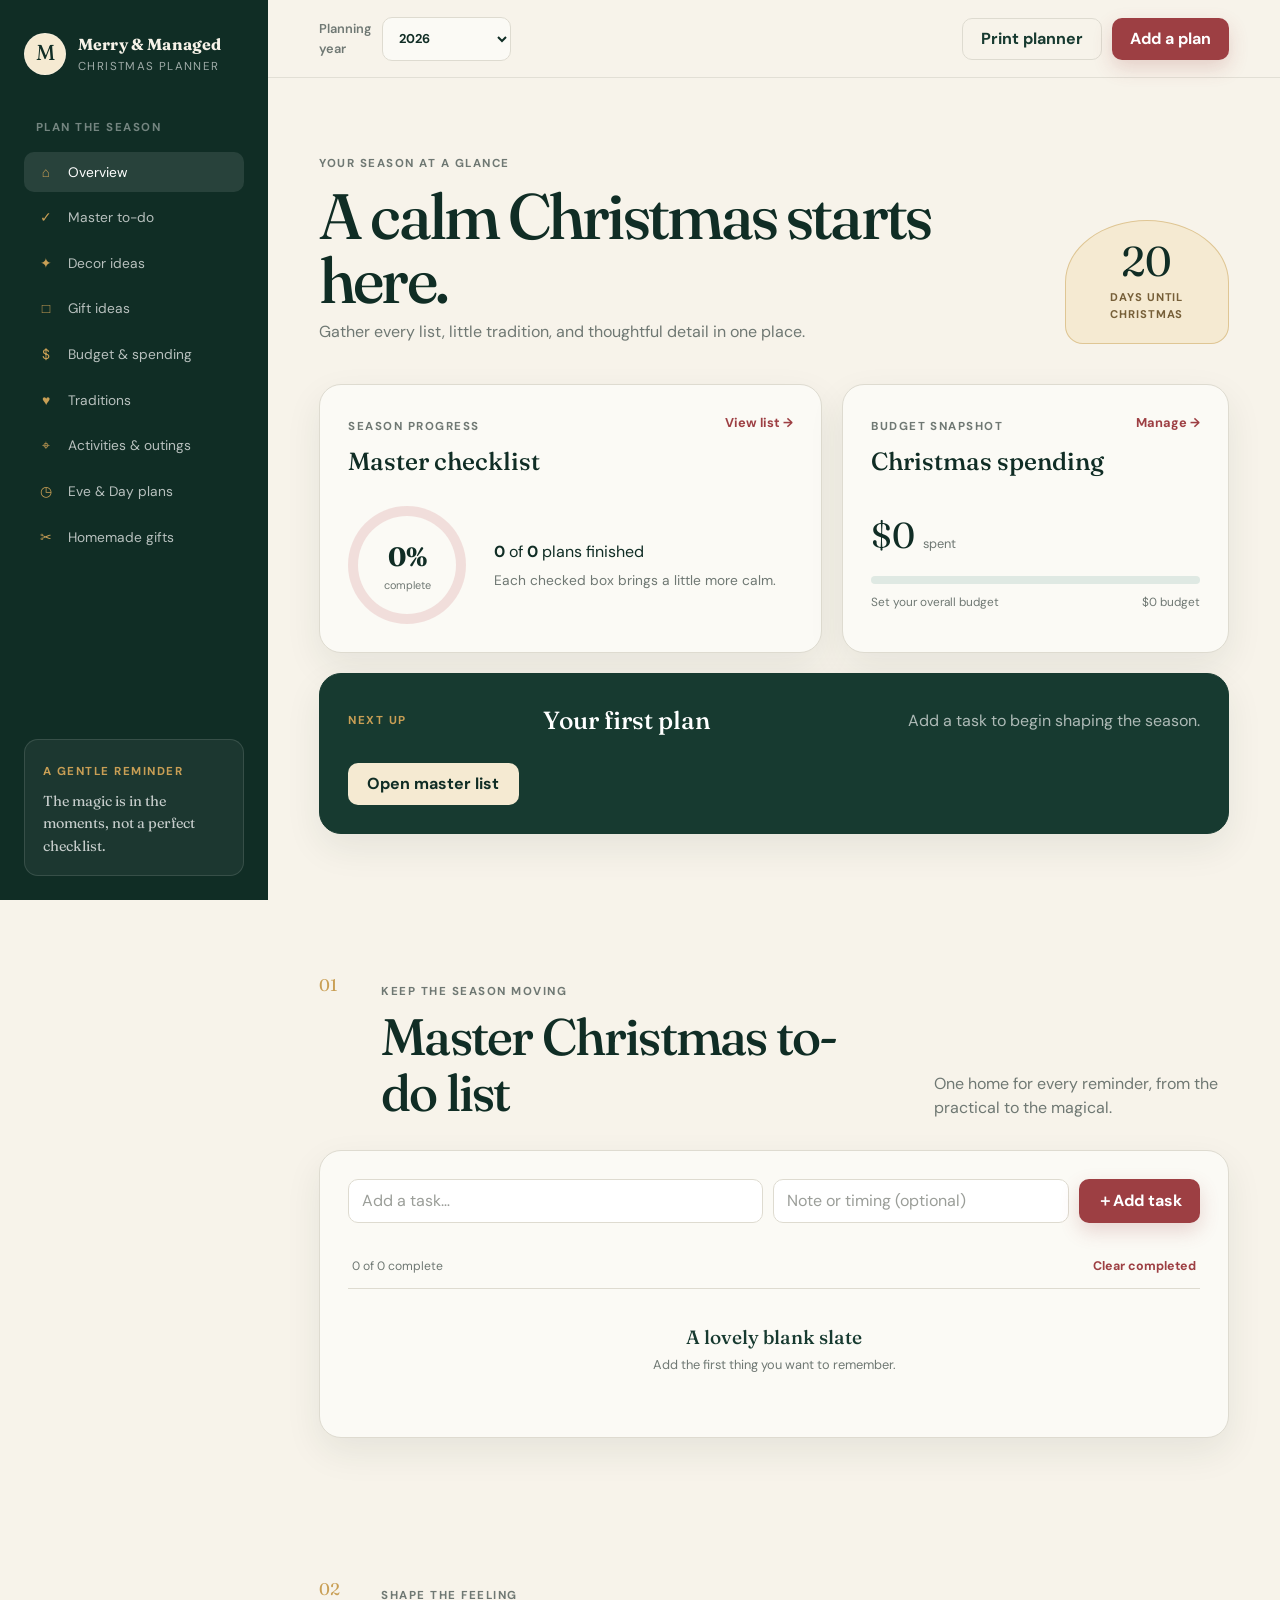
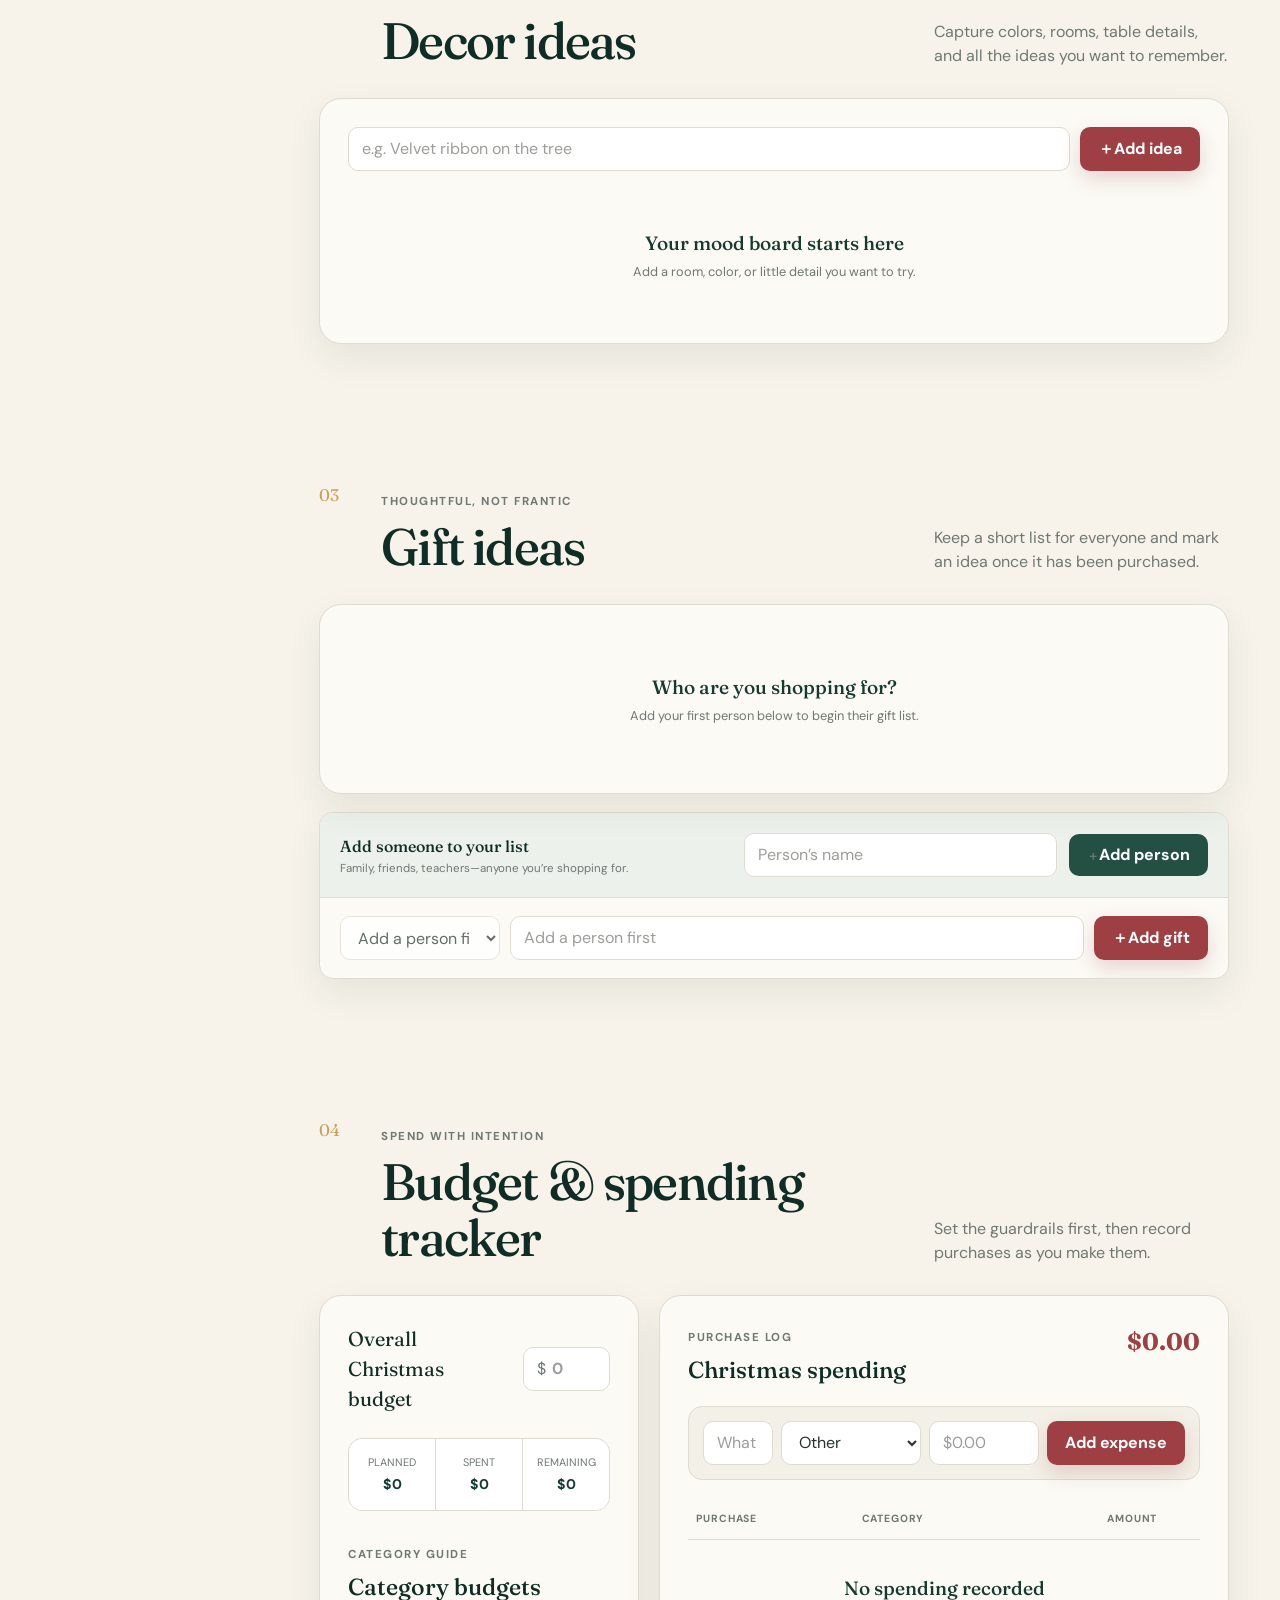
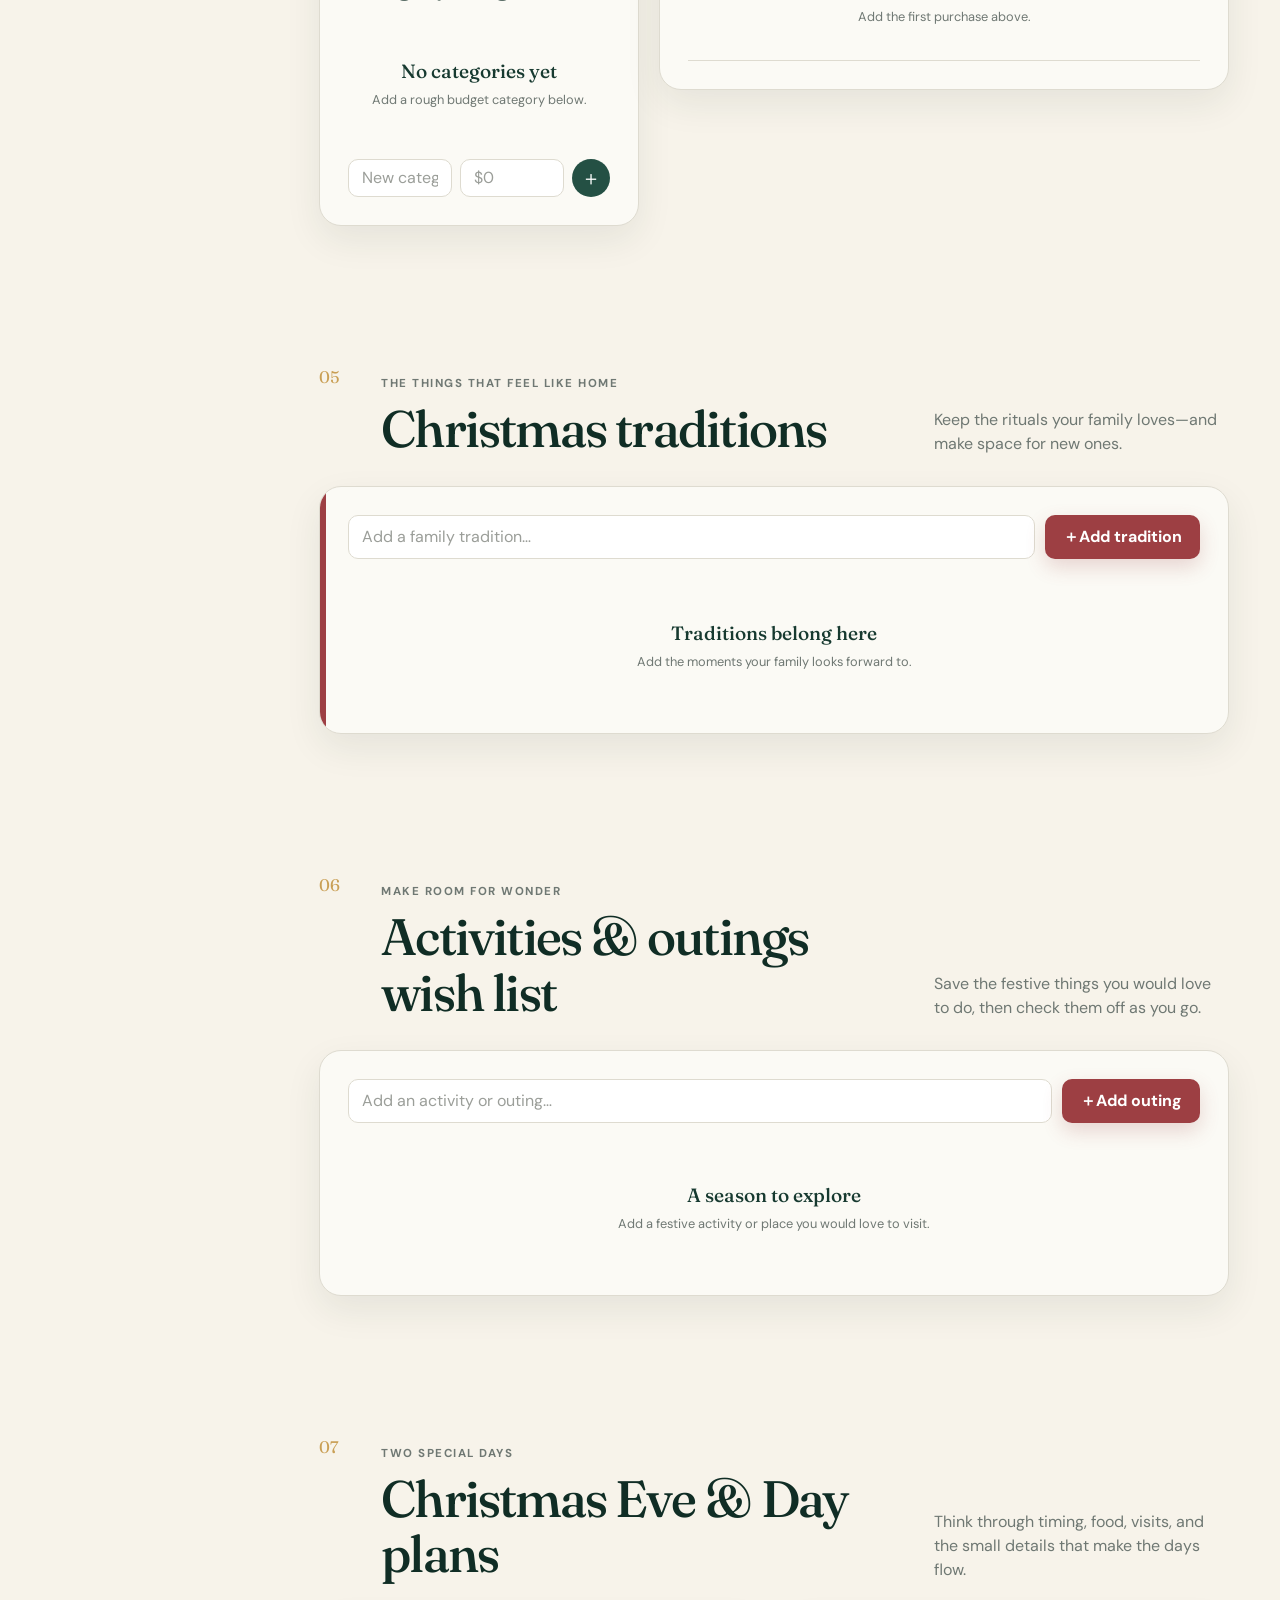
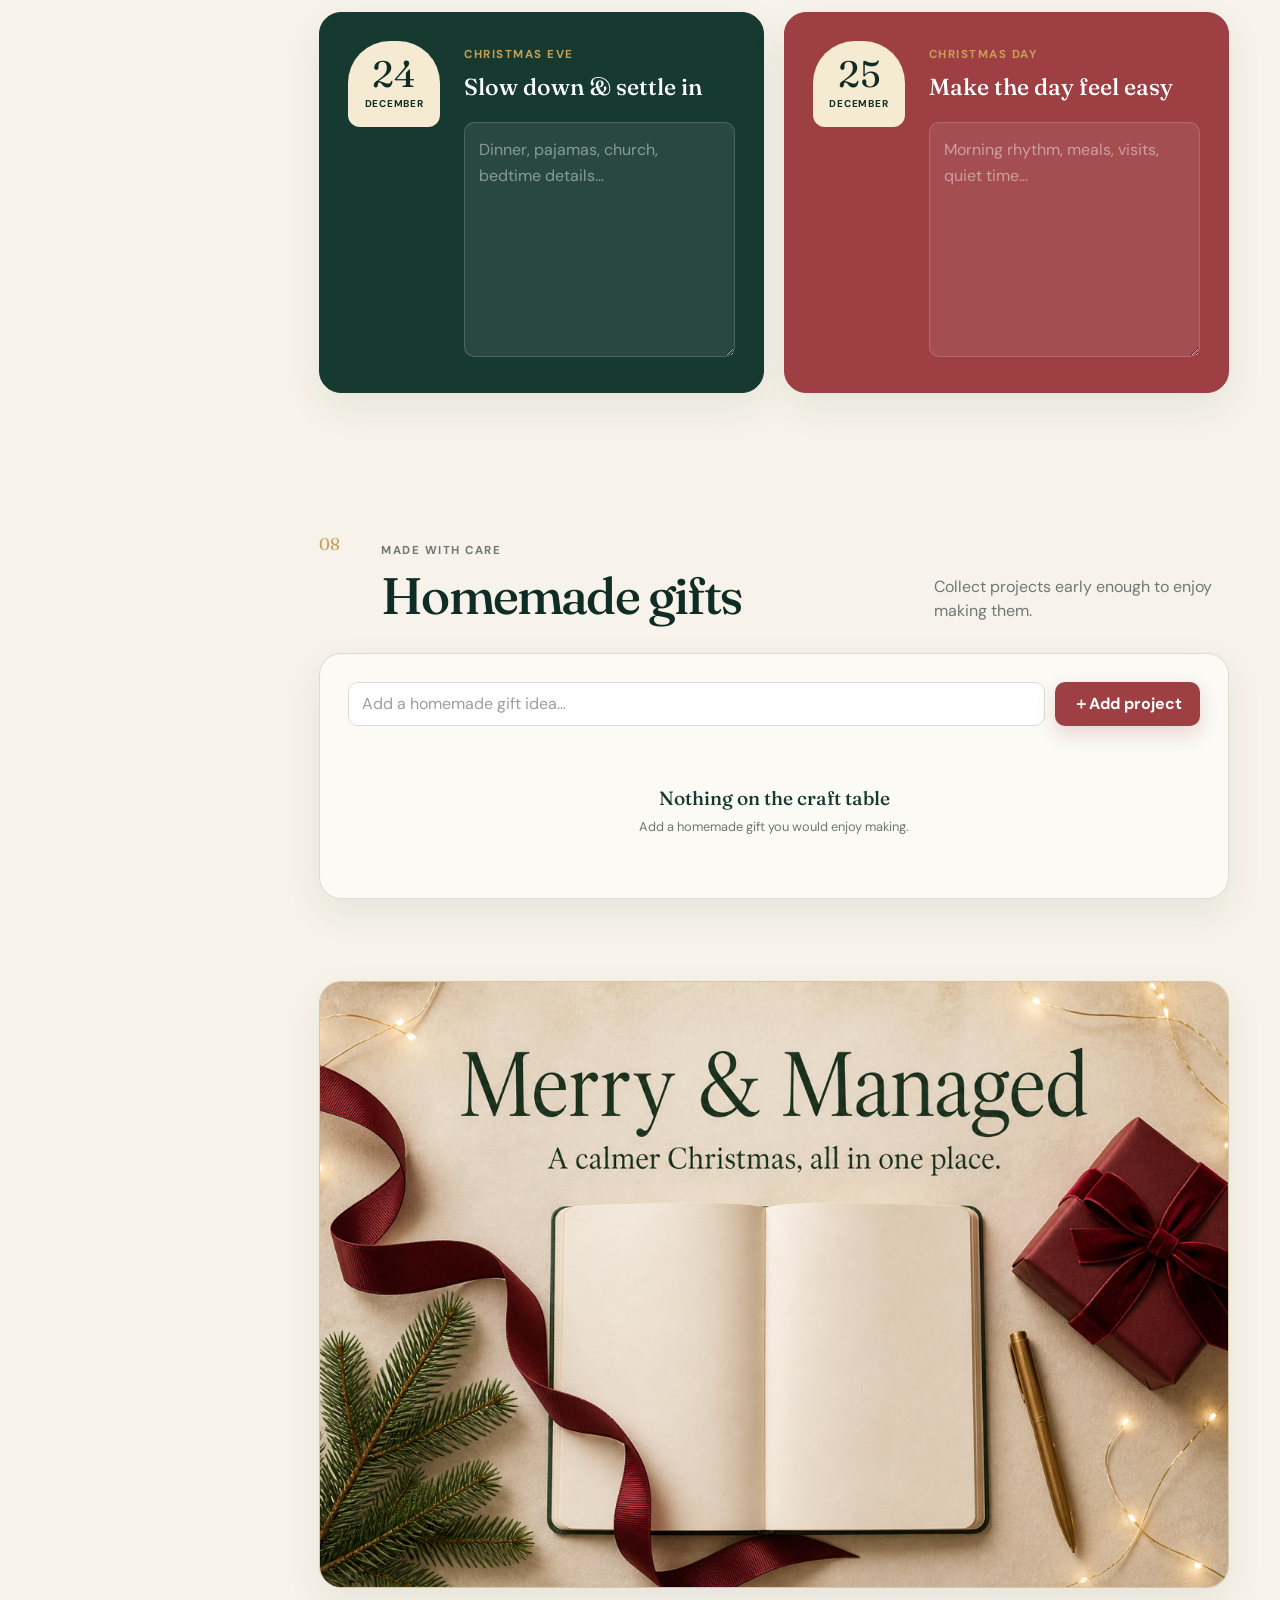
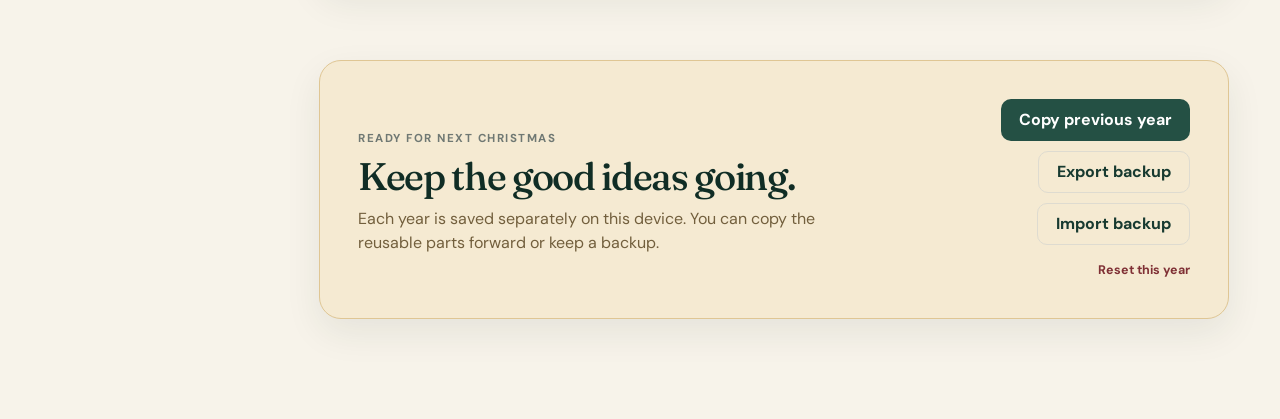
==== commit 66fedb79: "made changes to category budgets section" ====
--- a/christmas-planner/index.html
+++ b/christmas-planner/index.html
@@ -230,7 +230,7 @@
                 <div class="subsection-heading">
                   <div>
                     <span class="eyebrow">Category guide</span>
-                    <h3>Rough budgets</h3>
+                    <h3>Category budgets</h3>
                   </div>
                 </div>
                 <div class="category-list" id="budget-categories"></div>
@@ -238,7 +238,7 @@
                   <label class="sr-only" for="category-name">Category name</label>
                   <input id="category-name" name="name" type="text" placeholder="New category" maxlength="60" required />
                   <label class="sr-only" for="category-amount">Budget amount</label>
-                  <input id="category-amount" name="amount" type="number" inputmode="decimal" min="0" step="1" placeholder="$0" required />
+                  <input id="category-amount" name="amount" type="number" inputmode="decimal" min="0" step="0.01" placeholder="$0" required />
                   <button class="icon-button add-icon" type="submit" aria-label="Add budget category">＋</button>
                 </form>
               </div>
